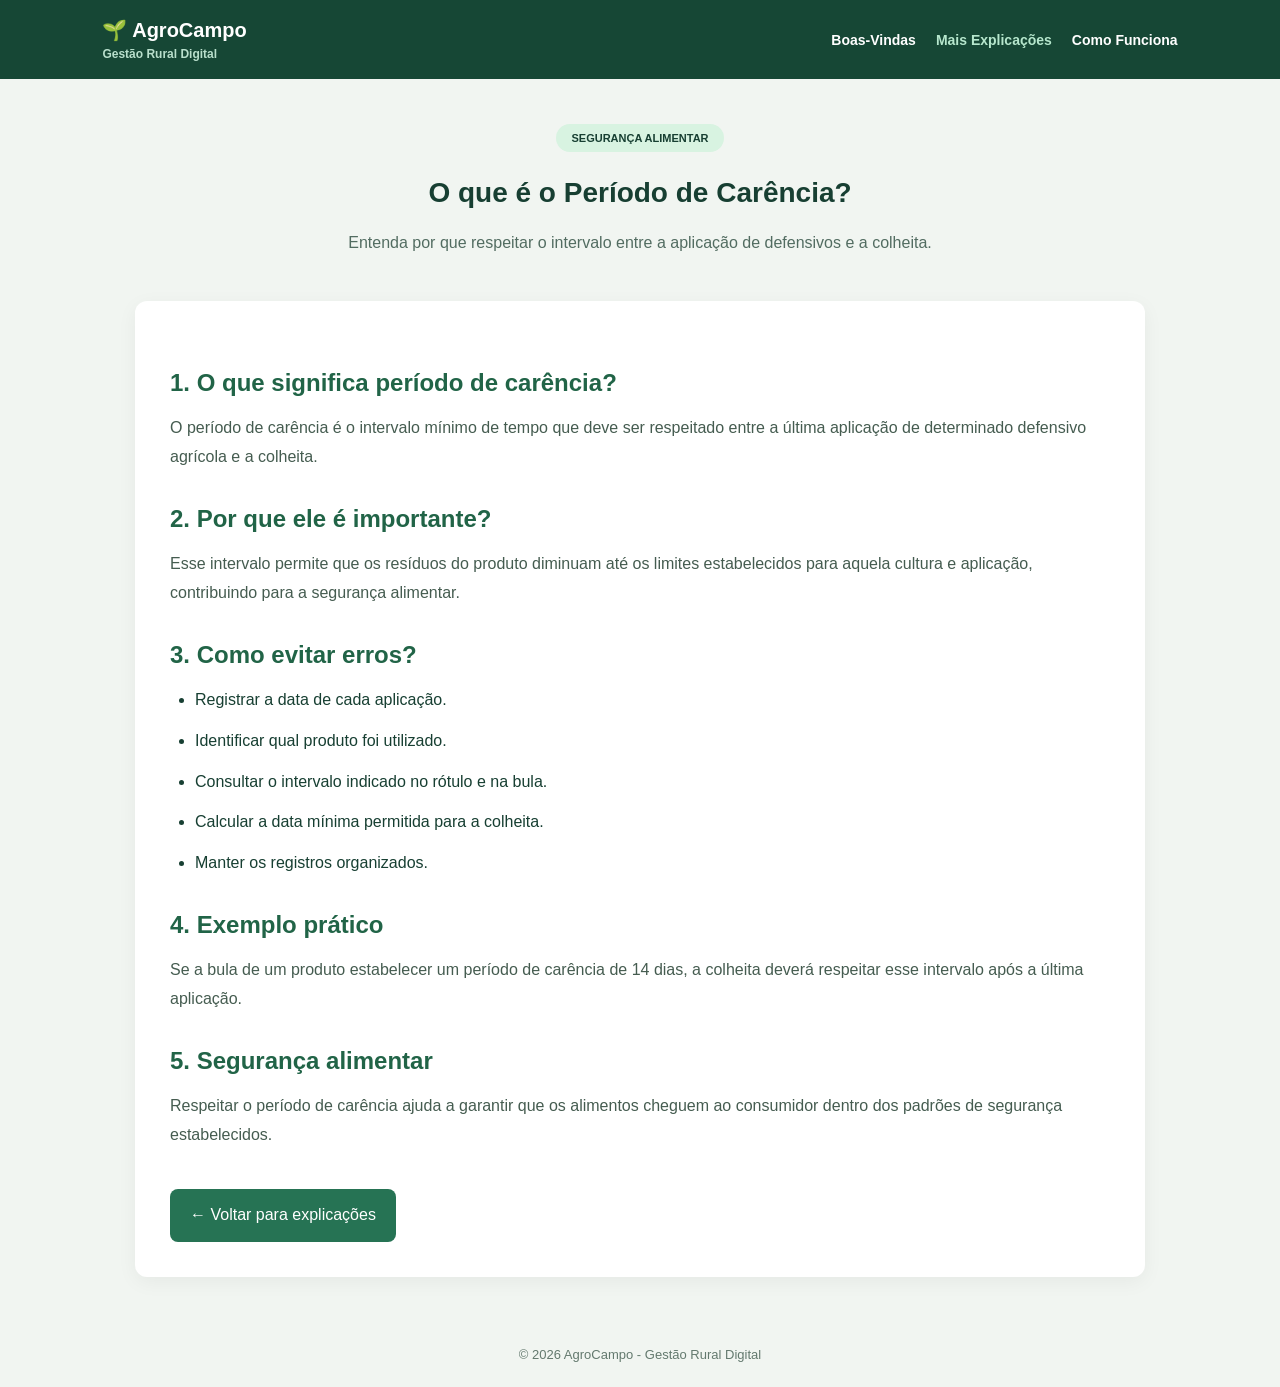
==== carencia.html @ e836bfcd "1" ====
<!DOCTYPE html>
<html lang="pt-BR">
<head>
    <meta charset="UTF-8">
    <meta name="viewport" content="width=device-width, initial-scale=1.0">
    <title>Período de Carência - AgroCampo</title>
    <link rel="stylesheet" href="style.css">
</head>
<body>

<header>
    <div class="logo">🌱 AgroCampo
        <small>Gestão Rural Digital</small>
    </div>
    <nav>
        <a href="index.html">Boas-Vindas</a>
        <a href="explicacoes.html" class="ativo">Mais Explicações</a>
        <a href="como-funciona.html">Como Funciona</a>
    </nav>
</header>

<main class="container">

    <div class="introducao">
        <span class="etiqueta">SEGURANÇA ALIMENTAR</span>
        <h1>O que é o Período de Carência?</h1>
        <p>Entenda por que respeitar o intervalo entre a aplicação de defensivos e a colheita.</p>
    </div>

    <section class="pagina-detalhe">

        <h2>1. O que significa período de carência?</h2>
        <p>
            O período de carência é o intervalo mínimo de tempo
            que deve ser respeitado entre a última aplicação de
            determinado defensivo agrícola e a colheita.
        </p>

        <h2>2. Por que ele é importante?</h2>
        <p>
            Esse intervalo permite que os resíduos do produto
            diminuam até os limites estabelecidos para aquela
            cultura e aplicação, contribuindo para a segurança alimentar.
        </p>

        <h2>3. Como evitar erros?</h2>
        <ul>
            <li>Registrar a data de cada aplicação.</li>
            <li>Identificar qual produto foi utilizado.</li>
            <li>Consultar o intervalo indicado no rótulo e na bula.</li>
            <li>Calcular a data mínima permitida para a colheita.</li>
            <li>Manter os registros organizados.</li>
        </ul>

        <h2>4. Exemplo prático</h2>
        <p>
            Se a bula de um produto estabelecer um período de
            carência de 14 dias, a colheita deverá respeitar
            esse intervalo após a última aplicação.
        </p>

        <h2>5. Segurança alimentar</h2>
        <p>
            Respeitar o período de carência ajuda a garantir
            que os alimentos cheguem ao consumidor dentro
            dos padrões de segurança estabelecidos.
        </p>

        <a href="explicacoes.html" class="voltar">← Voltar para explicações</a>

    </section>
</main>

<footer>© 2026 AgroCampo - Gestão Rural Digital</footer>
<script src="script.js"></script>
</body>
</html>
---- style.css ----
* {
    margin: 0;
    padding: 0;
    box-sizing: border-box;
}

body {
    font-family: Arial, sans-serif;
    background: #f1f5f1;
    color: #173f32;
}

header {
    background: #164735;
    color: white;
    padding: 18px 8%;
    display: flex;
    justify-content: space-between;
    align-items: center;
    flex-wrap: wrap;
    gap: 20px;
}

.logo {
    font-size: 20px;
    font-weight: bold;
}

.logo small {
    display: block;
    font-size: 12px;
    color: #b9dfcc;
    margin-top: 5px;
}

nav {
    display: flex;
    align-items: center;
    gap: 20px;
    flex-wrap: wrap;
}

nav a {
    color: white;
    text-decoration: none;
    font-size: 14px;
    font-weight: bold;
}

nav a:hover,
nav a.ativo {
    color: #b6e7cd;
}

nav .botao {
    background: #4bb88e;
    color: #103d2d;
    padding: 12px 18px;
    border-radius: 8px;
}

.container {
    max-width: 1050px;
    margin: 45px auto;
    padding: 0 20px;
}

.introducao {
    text-align: center;
    max-width: 650px;
    margin: 0 auto 45px;
}

.etiqueta {
    display: inline-block;
    background: #d8f3e1;
    padding: 8px 15px;
    border-radius: 20px;
    font-size: 11px;
    font-weight: bold;
    margin-bottom: 20px;
}

h1 {
    font-size: 28px;
    line-height: 1.5;
    margin-bottom: 15px;
}

.introducao p {
    color: #526c61;
    line-height: 1.7;
}

.cards {
    display: grid;
    grid-template-columns: repeat(3, 1fr);
    gap: 18px;
}

.card {
    background: white;
    border-radius: 12px;
    padding: 25px 22px;
    border-top: 5px solid #267354;
    box-shadow: 0 5px 20px #0000000d;
    text-decoration: none;
    color: inherit;
    transition: .3s;
    display: flex;
    flex-direction: column;
}

.card:hover {
    transform: translateY(-7px);
    box-shadow: 0 10px 25px #00000018;
}

.categoria {
    color: #267354;
    font-size: 11px;
    font-weight: bold;
    margin-bottom: 15px;
}

.card h2 {
    font-size: 18px;
    margin-bottom: 15px;
    line-height: 1.5;
}

.card p,
.card li {
    font-size: 13px;
    line-height: 1.6;
    color: #354e43;
}

.card ul {
    padding-left: 17px;
    margin-top: 15px;
}

.card li {
    margin-bottom: 10px;
}

.ler {
    color: #247451;
    font-weight: bold;
    font-size: 13px;
    margin-top: auto;
    padding-top: 20px;
}

.pagina-detalhe {
    background: white;
    padding: 35px;
    border-radius: 12px;
    box-shadow: 0 5px 20px #0000000d;
    line-height: 1.8;
}

.pagina-detalhe h2 {
    margin: 25px 0 10px;
    color: #216447;
}

.pagina-detalhe p {
    color: #455c50;
    margin-bottom: 15px;
}

.pagina-detalhe ul {
    padding-left: 25px;
}

.pagina-detalhe li {
    margin-bottom: 12px;
}

.voltar {
    display: inline-block;
    margin-top: 25px;
    background: #267354;
    color: white;
    text-decoration: none;
    padding: 12px 20px;
    border-radius: 8px;
}

footer {
    text-align: center;
    padding: 25px;
    color: #63796e;
    font-size: 13px;
}

@media (max-width: 800px) {
    .cards {
        grid-template-columns: 1fr;
    }

    header {
        justify-content: center;
    }

    nav {
        justify-content: center;
    }

    h1 {
        font-size: 23px;
    }

    .pagina-detalhe {
        padding: 22px;
    }
}
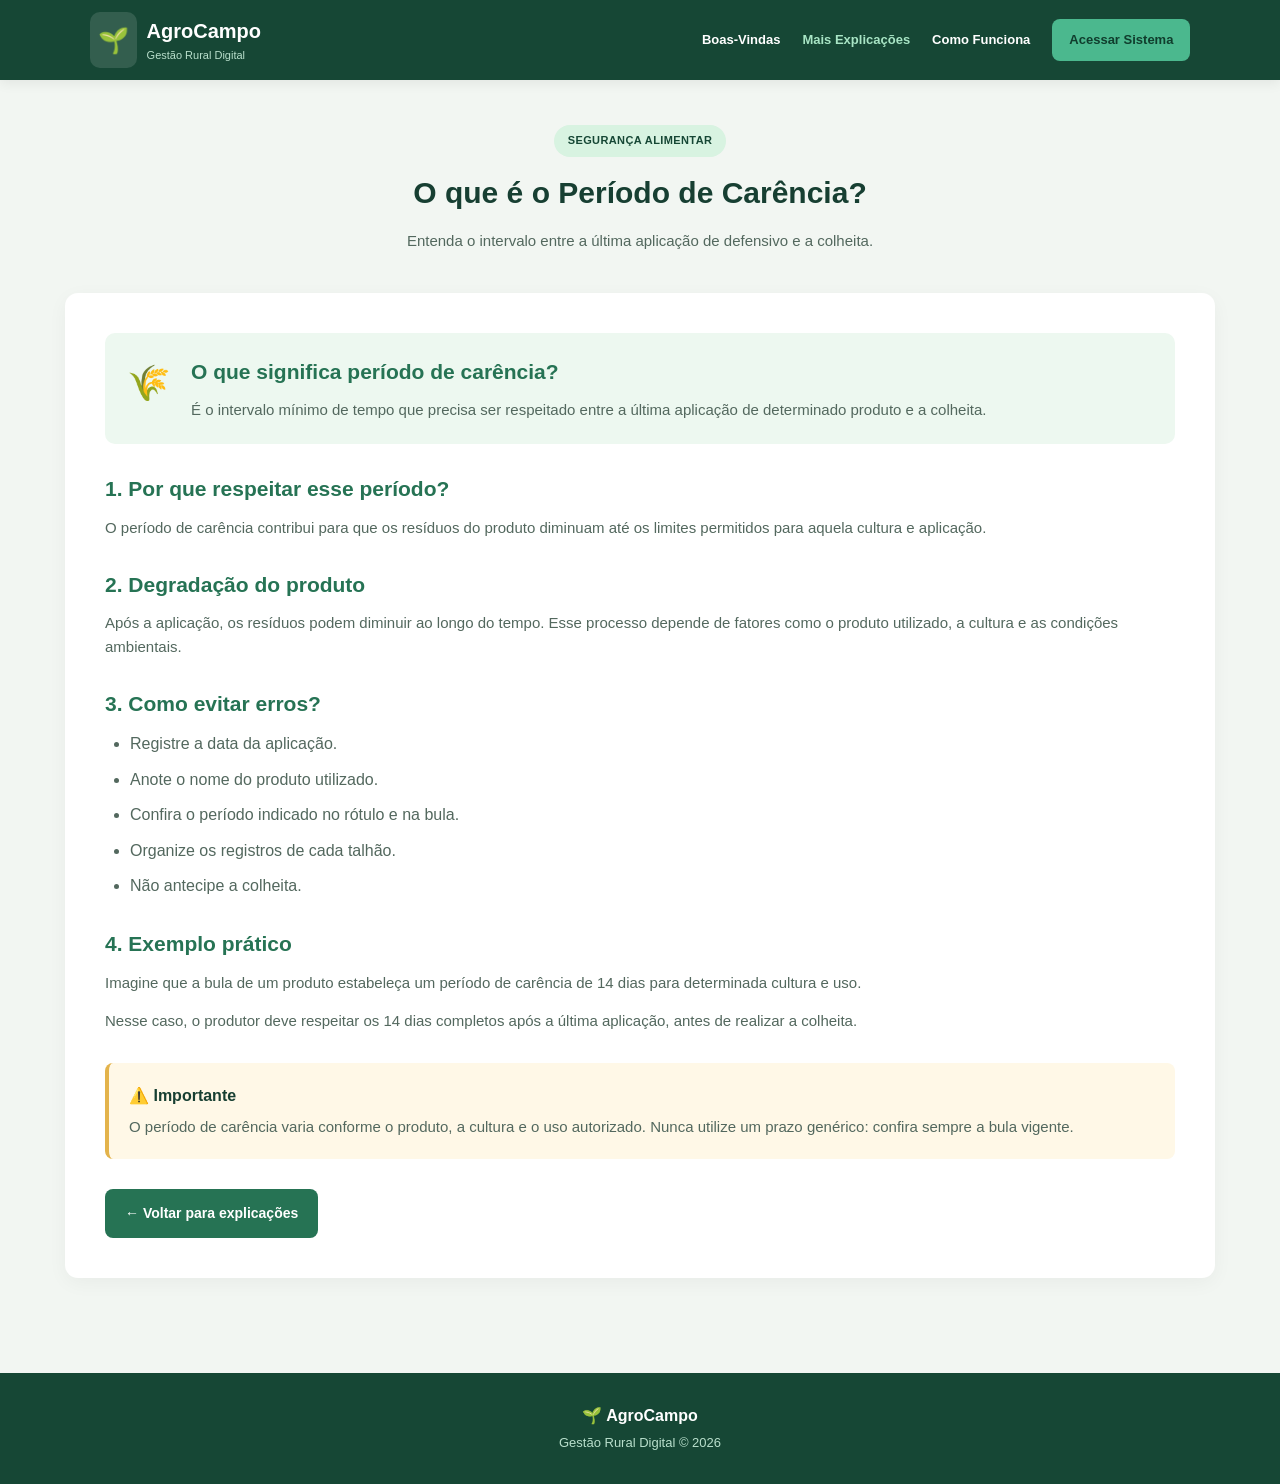
==== commit 7f233fc2: "1" ====
--- a/carencia.html
+++ b/carencia.html
@@ -4,75 +4,98 @@
 <head>
     <meta charset="UTF-8">
     <meta name="viewport" content="width=device-width, initial-scale=1.0">
-    <title>Período de Carência - AgroCampo</title>
+    <title>Período de Carência | AgroCampo</title>
     <link rel="stylesheet" href="style.css">
 </head>
 <body>
 
-<header>
-    <div class="logo">🌱 AgroCampo
-        <small>Gestão Rural Digital</small>
-    </div>
-    <nav>
+<header class="cabecalho">
+    <a href="index.html" class="logo">
+        <span>🌱</span>
+        <div><strong>AgroCampo</strong><small>Gestão Rural Digital</small></div>
+    </a>
+    <button class="menu-toggle" aria-label="Abrir menu">☰</button>
+    <nav class="menu">
         <a href="index.html">Boas-Vindas</a>
         <a href="explicacoes.html" class="ativo">Mais Explicações</a>
         <a href="como-funciona.html">Como Funciona</a>
+        <a href="sistema.html" class="botao-menu">Acessar Sistema</a>
     </nav>
 </header>
 
 <main class="container">
 
-    <div class="introducao">
+    <section class="titulo-secao">
         <span class="etiqueta">SEGURANÇA ALIMENTAR</span>
         <h1>O que é o Período de Carência?</h1>
-        <p>Entenda por que respeitar o intervalo entre a aplicação de defensivos e a colheita.</p>
-    </div>
+        <p>Entenda o intervalo entre a última aplicação de defensivo e a colheita.</p>
+    </section>
 
-    <section class="pagina-detalhe">
+    <article class="conteudo-pagina">
 
-        <h2>1. O que significa período de carência?</h2>
+        <div class="destaque-conteudo">
+            <span>🌾</span>
+            <div>
+                <h2>O que significa período de carência?</h2>
+                <p>
+                    É o intervalo mínimo de tempo que precisa
+                    ser respeitado entre a última aplicação
+                    de determinado produto e a colheita.
+                </p>
+            </div>
+        </div>
+
+        <h2>1. Por que respeitar esse período?</h2>
         <p>
-            O período de carência é o intervalo mínimo de tempo
-            que deve ser respeitado entre a última aplicação de
-            determinado defensivo agrícola e a colheita.
+            O período de carência contribui para que os resíduos
+            do produto diminuam até os limites permitidos
+            para aquela cultura e aplicação.
         </p>
 
-        <h2>2. Por que ele é importante?</h2>
+        <h2>2. Degradação do produto</h2>
         <p>
-            Esse intervalo permite que os resíduos do produto
-            diminuam até os limites estabelecidos para aquela
-            cultura e aplicação, contribuindo para a segurança alimentar.
+            Após a aplicação, os resíduos podem diminuir
+            ao longo do tempo. Esse processo depende de
+            fatores como o produto utilizado, a cultura
+            e as condições ambientais.
         </p>
 
         <h2>3. Como evitar erros?</h2>
         <ul>
-            <li>Registrar a data de cada aplicação.</li>
-            <li>Identificar qual produto foi utilizado.</li>
-            <li>Consultar o intervalo indicado no rótulo e na bula.</li>
-            <li>Calcular a data mínima permitida para a colheita.</li>
-            <li>Manter os registros organizados.</li>
+            <li>Registre a data da aplicação.</li>
+            <li>Anote o nome do produto utilizado.</li>
+            <li>Confira o período indicado no rótulo e na bula.</li>
+            <li>Organize os registros de cada talhão.</li>
+            <li>Não antecipe a colheita.</li>
         </ul>
 
         <h2>4. Exemplo prático</h2>
         <p>
-            Se a bula de um produto estabelecer um período de
-            carência de 14 dias, a colheita deverá respeitar
-            esse intervalo após a última aplicação.
+            Imagine que a bula de um produto estabeleça
+            um período de carência de 14 dias para determinada
+            cultura e uso.
+        </p>
+        <p>
+            Nesse caso, o produtor deve respeitar os 14 dias
+            completos após a última aplicação, antes de realizar
+            a colheita.
         </p>
 
-        <h2>5. Segurança alimentar</h2>
-        <p>
-            Respeitar o período de carência ajuda a garantir
-            que os alimentos cheguem ao consumidor dentro
-            dos padrões de segurança estabelecidos.
-        </p>
+        <div class="aviso">
+            <strong>⚠️ Importante</strong>
+            <p>
+                O período de carência varia conforme o produto,
+                a cultura e o uso autorizado. Nunca utilize
+                um prazo genérico: confira sempre a bula vigente.
+            </p>
+        </div>
 
-        <a href="explicacoes.html" class="voltar">← Voltar para explicações</a>
+        <a href="explicacoes.html" class="botao-voltar">← Voltar para explicações</a>
 
-    </section>
+    </article>
 </main>
 
-<footer>© 2026 AgroCampo - Gestão Rural Digital</footer>
+<footer><strong>🌱 AgroCampo</strong><p>Gestão Rural Digital © 2026</p></footer>
 <script src="script.js"></script>
 </body>
 </html>
--- a/style.css
+++ b/style.css
@@ -1,3 +1,7 @@
+
+/* =================================
+   CONFIGURAÇÕES GERAIS
+================================= */
 
 * {
     margin: 0;
@@ -5,216 +9,653 @@
     box-sizing: border-box;
 }
 
+:root {
+    --verde-escuro: #164735;
+    --verde: #267354;
+    --verde-claro: #d8f3e1;
+    --verde-destaque: #4bb88e;
+    --fundo: #f2f6f2;
+    --texto: #173f32;
+    --cinza: #53685e;
+    --branco: #ffffff;
+}
+
+html {
+    scroll-behavior: smooth;
+}
+
 body {
-    font-family: Arial, sans-serif;
-    background: #f1f5f1;
-    color: #173f32;
-}
-
-header {
-    background: #164735;
+    font-family: Arial, Helvetica, sans-serif;
+    background: var(--fundo);
+    color: var(--texto);
+    line-height: 1.6;
+}
+
+a {
+    color: inherit;
+}
+
+/* =================================
+   CABEÇALHO
+================================= */
+
+.cabecalho {
+    width: 100%;
+    min-height: 75px;
+    padding: 12px 7%;
+    background: var(--verde-escuro);
+    display: flex;
+    align-items: center;
+    justify-content: space-between;
+    gap: 20px;
+    position: sticky;
+    top: 0;
+    z-index: 100;
+    box-shadow: 0 3px 12px #00000012;
+}
+
+.logo {
+    display: flex;
+    align-items: center;
+    gap: 10px;
     color: white;
-    padding: 18px 8%;
-    display: flex;
-    justify-content: space-between;
-    align-items: center;
-    flex-wrap: wrap;
-    gap: 20px;
-}
-
-.logo {
+    text-decoration: none;
     font-size: 20px;
-    font-weight: bold;
+}
+
+.logo > span {
+    background: #ffffff20;
+    padding: 8px;
+    border-radius: 10px;
+    font-size: 25px;
 }
 
 .logo small {
     display: block;
-    font-size: 12px;
     color: #b9dfcc;
-    margin-top: 5px;
-}
-
-nav {
+    font-size: 11px;
+    font-weight: normal;
+}
+
+.menu {
     display: flex;
     align-items: center;
-    gap: 20px;
-    flex-wrap: wrap;
-}
-
-nav a {
+    gap: 22px;
+}
+
+.menu a {
     color: white;
     text-decoration: none;
+    font-size: 13px;
+    font-weight: bold;
+    transition: .3s;
+}
+
+.menu a:hover,
+.menu a.ativo {
+    color: #a8e5c5;
+}
+
+.menu .botao-menu {
+    background: var(--verde-destaque);
+    color: #103d2d;
+    padding: 11px 17px;
+    border-radius: 8px;
+}
+
+.menu-toggle {
+    display: none;
+    border: 0;
+    background: transparent;
+    color: white;
+    font-size: 26px;
+    cursor: pointer;
+}
+
+/* =================================
+   CONTEÚDO PRINCIPAL
+================================= */
+
+.container {
+    max-width: 1150px;
+    width: 90%;
+    margin: auto;
+    padding: 45px 0;
+}
+
+.hero {
+    min-height: 440px;
+    padding: 90px 20px;
+    background:
+        linear-gradient(120deg, #e2f4e8, #f5f8f4);
+    text-align: center;
+    display: flex;
+    align-items: center;
+    justify-content: center;
+    flex-direction: column;
+}
+
+.hero h1 {
+    font-size: 42px;
+    margin: 20px 0;
+}
+
+.hero h1 span {
+    color: var(--verde);
+}
+
+.hero p {
+    max-width: 650px;
+    color: var(--cinza);
+    font-size: 16px;
+}
+
+.hero-botoes {
+    display: flex;
+    gap: 15px;
+    margin-top: 30px;
+    flex-wrap: wrap;
+    justify-content: center;
+}
+
+.etiqueta {
+    display: inline-block;
+    background: var(--verde-claro);
+    color: var(--verde-escuro);
+    padding: 7px 14px;
+    border-radius: 25px;
+    font-size: 11px;
+    font-weight: bold;
+    letter-spacing: .4px;
+}
+
+.titulo-secao {
+    text-align: center;
+    max-width: 720px;
+    margin: 0 auto 40px;
+}
+
+.titulo-secao h1,
+.titulo-secao h2 {
+    font-size: 30px;
+    line-height: 1.4;
+    margin: 15px 0;
+}
+
+.titulo-secao p {
+    color: var(--cinza);
+    font-size: 15px;
+}
+
+/* =================================
+   BOTÕES
+================================= */
+
+.botao-principal,
+.botao-secundario,
+.botao-voltar {
+    display: inline-block;
+    text-decoration: none;
+    border: none;
+    cursor: pointer;
     font-size: 14px;
     font-weight: bold;
-}
-
-nav a:hover,
-nav a.ativo {
-    color: #b6e7cd;
-}
-
-nav .botao {
-    background: #4bb88e;
-    color: #103d2d;
-    padding: 12px 18px;
+    padding: 13px 20px;
     border-radius: 8px;
-}
-
-.container {
-    max-width: 1050px;
-    margin: 45px auto;
-    padding: 0 20px;
-}
-
-.introducao {
-    text-align: center;
-    max-width: 650px;
-    margin: 0 auto 45px;
-}
-
-.etiqueta {
-    display: inline-block;
-    background: #d8f3e1;
-    padding: 8px 15px;
-    border-radius: 20px;
-    font-size: 11px;
-    font-weight: bold;
-    margin-bottom: 20px;
-}
-
-h1 {
-    font-size: 28px;
-    line-height: 1.5;
-    margin-bottom: 15px;
-}
-
-.introducao p {
-    color: #526c61;
-    line-height: 1.7;
-}
-
-.cards {
+    transition: .3s;
+}
+
+.botao-principal {
+    background: var(--verde);
+    color: white;
+}
+
+.botao-principal:hover,
+.botao-voltar:hover {
+    background: var(--verde-escuro);
+    transform: translateY(-2px);
+}
+
+.botao-secundario {
+    background: white;
+    color: var(--verde);
+    border: 1px solid #cbded1;
+}
+
+.botao-secundario:hover {
+    background: var(--verde-claro);
+}
+
+.botao-voltar {
+    margin-top: 30px;
+    background: var(--verde);
+    color: white;
+}
+
+/* =================================
+   CARTÕES
+================================= */
+
+.secao {
+    padding-top: 60px;
+    padding-bottom: 60px;
+}
+
+.grade-tres {
     display: grid;
     grid-template-columns: repeat(3, 1fr);
-    gap: 18px;
-}
-
-.card {
+    gap: 20px;
+}
+
+.cartao {
     background: white;
     border-radius: 12px;
     padding: 25px 22px;
-    border-top: 5px solid #267354;
-    box-shadow: 0 5px 20px #0000000d;
+    border-top: 5px solid var(--verde);
+    box-shadow: 0 5px 20px #0000000b;
+}
+
+.cartao h2,
+.cartao h3 {
+    font-size: 19px;
+    line-height: 1.5;
+    margin: 12px 0;
+}
+
+.cartao p {
+    color: var(--cinza);
+    font-size: 14px;
+}
+
+.cartao ul {
+    padding-left: 18px;
+    margin-top: 15px;
+}
+
+.cartao li {
+    margin-bottom: 10px;
+    font-size: 13px;
+    line-height: 1.6;
+}
+
+.cartao-link {
+    display: flex;
+    flex-direction: column;
     text-decoration: none;
-    color: inherit;
-    transition: .3s;
-    display: flex;
-    flex-direction: column;
-}
-
-.card:hover {
-    transform: translateY(-7px);
-    box-shadow: 0 10px 25px #00000018;
+    color: var(--texto);
+    min-height: 100%;
+    transition: transform .3s, box-shadow .3s;
+}
+
+.cartao-link:hover {
+    transform: translateY(-6px);
+    box-shadow: 0 12px 25px #00000015;
 }
 
 .categoria {
-    color: #267354;
     font-size: 11px;
     font-weight: bold;
-    margin-bottom: 15px;
-}
-
-.card h2 {
-    font-size: 18px;
-    margin-bottom: 15px;
-    line-height: 1.5;
-}
-
-.card p,
-.card li {
+    color: var(--verde);
+}
+
+.ler-mais {
+    color: var(--verde);
     font-size: 13px;
-    line-height: 1.6;
-    color: #354e43;
-}
-
-.card ul {
-    padding-left: 17px;
-    margin-top: 15px;
-}
-
-.card li {
-    margin-bottom: 10px;
-}
-
-.ler {
-    color: #247451;
     font-weight: bold;
-    font-size: 13px;
     margin-top: auto;
     padding-top: 20px;
 }
 
-.pagina-detalhe {
+.icone {
+    font-size: 35px;
+    margin-bottom: 10px;
+}
+
+/* =================================
+   FAIXA VERDE
+================================= */
+
+.faixa-verde {
+    background: var(--verde-claro);
+    border: 1px solid #a5dfba;
+    border-radius: 12px;
+    padding: 30px;
+    margin: 40px 0;
+    display: flex;
+    align-items: center;
+    justify-content: space-between;
+    gap: 20px;
+}
+
+.faixa-verde h2 {
+    font-size: 20px;
+    margin-bottom: 8px;
+}
+
+.faixa-verde p {
+    color: var(--cinza);
+    font-size: 14px;
+}
+
+/* =================================
+   PÁGINAS INTERNAS
+================================= */
+
+.conteudo-pagina {
     background: white;
-    padding: 35px;
-    border-radius: 12px;
-    box-shadow: 0 5px 20px #0000000d;
-    line-height: 1.8;
-}
-
-.pagina-detalhe h2 {
-    margin: 25px 0 10px;
-    color: #216447;
-}
-
-.pagina-detalhe p {
-    color: #455c50;
+    border-radius: 13px;
+    padding: 40px;
+    box-shadow: 0 5px 20px #0000000b;
+}
+
+.conteudo-pagina h2 {
+    color: var(--verde);
+    font-size: 21px;
+    margin: 28px 0 10px;
+}
+
+.conteudo-pagina h2:first-child {
+    margin-top: 0;
+}
+
+.conteudo-pagina p {
+    color: var(--cinza);
+    margin-bottom: 14px;
+    font-size: 15px;
+}
+
+.conteudo-pagina ul {
+    padding-left: 25px;
+    color: var(--cinza);
+}
+
+.conteudo-pagina li {
+    margin-bottom: 10px;
+}
+
+.destaque-conteudo {
+    display: flex;
+    gap: 20px;
+    padding: 22px;
+    background: #edf8f0;
+    border-radius: 10px;
+    align-items: flex-start;
+}
+
+.destaque-conteudo > span {
+    font-size: 35px;
+}
+
+.destaque-conteudo h2 {
+    margin: 0 0 10px;
+}
+
+.destaque-conteudo p {
+    margin: 0;
+}
+
+.aviso {
+    margin-top: 30px;
+    padding: 20px;
+    background: #fff8e7;
+    border-left: 4px solid #e3b34b;
+    border-radius: 8px;
+}
+
+.aviso p {
+    margin-top: 7px;
+    margin-bottom: 0;
+}
+
+/* =================================
+   PASSOS
+================================= */
+
+.passo {
+    display: flex;
+    align-items: flex-start;
+    gap: 20px;
+    margin-bottom: 30px;
+}
+
+.passo > span {
+    background: var(--verde);
+    color: white;
+    min-width: 48px;
+    height: 48px;
+    display: grid;
+    place-items: center;
+    border-radius: 50%;
+    font-weight: bold;
+}
+
+.passo h2 {
+    margin: 0 0 8px;
+}
+
+.passo p {
+    margin: 0;
+}
+
+/* =================================
+   SISTEMA / FORMULÁRIO
+================================= */
+
+.painel {
+    max-width: 850px;
+    margin: auto;
+    background: white;
+    border-radius: 14px;
+    padding: 30px;
+    box-shadow: 0 5px 20px #0000000b;
+}
+
+.painel-topo {
+    display: flex;
+    justify-content: space-between;
+    align-items: center;
+    margin-bottom: 25px;
+}
+
+.painel-topo h2 {
+    font-size: 21px;
+}
+
+.painel-topo p {
+    color: var(--cinza);
+    font-size: 14px;
+}
+
+.icone-painel {
+    font-size: 40px;
+}
+
+.formulario {
+    display: flex;
+    flex-direction: column;
+    gap: 10px;
+}
+
+.formulario label {
+    font-size: 14px;
+    font-weight: bold;
+    margin-top: 10px;
+}
+
+.formulario input,
+.formulario select,
+.formulario textarea {
+    width: 100%;
+    padding: 13px;
+    border: 1px solid #d5e1d9;
+    border-radius: 8px;
+    font-family: inherit;
+    font-size: 14px;
+    background: white;
+}
+
+.formulario input:focus,
+.formulario select:focus,
+.formulario textarea:focus {
+    outline: 2px solid #8ccca7;
+    border-color: var(--verde);
+}
+
+.formulario button {
+    margin-top: 15px;
+}
+
+.registros {
+    border-top: 1px solid #e1eae3;
+    margin-top: 35px;
+    padding-top: 25px;
+}
+
+.registros h2 {
+    font-size: 20px;
     margin-bottom: 15px;
 }
 
-.pagina-detalhe ul {
-    padding-left: 25px;
-}
-
-.pagina-detalhe li {
+.texto-vazio {
+    color: #829087;
+    font-size: 14px;
+}
+
+.registro-item {
+    padding: 16px;
+    background: #f3f8f4;
+    border-radius: 9px;
     margin-bottom: 12px;
-}
-
-.voltar {
-    display: inline-block;
-    margin-top: 25px;
-    background: #267354;
+    border-left: 4px solid var(--verde);
+}
+
+.registro-item h3 {
+    font-size: 16px;
+    margin-bottom: 5px;
+}
+
+.registro-item p {
+    font-size: 13px;
+    color: var(--cinza);
+    margin-bottom: 5px;
+}
+
+.registro-item button {
+    border: 0;
+    background: #f8dddd;
+    color: #a22c2c;
+    padding: 7px 12px;
+    border-radius: 6px;
+    cursor: pointer;
+    margin-top: 8px;
+}
+
+/* =================================
+   RODAPÉ
+================================= */
+
+footer {
+    margin-top: 50px;
+    padding: 30px 15px;
+    background: var(--verde-escuro);
     color: white;
-    text-decoration: none;
-    padding: 12px 20px;
-    border-radius: 8px;
-}
-
-footer {
     text-align: center;
-    padding: 25px;
-    color: #63796e;
+}
+
+footer p {
+    color: #b9dfcc;
     font-size: 13px;
-}
-
-@media (max-width: 800px) {
-    .cards {
+    margin-top: 5px;
+}
+
+/* =================================
+   RESPONSIVIDADE
+================================= */
+
+@media (max-width: 850px) {
+
+    .cabecalho {
+        padding: 12px 5%;
+        flex-wrap: wrap;
+    }
+
+    .menu-toggle {
+        display: block;
+    }
+
+    .menu {
+        display: none;
+        width: 100%;
+        flex-direction: column;
+        align-items: stretch;
+        gap: 0;
+    }
+
+    .menu.aberto {
+        display: flex;
+    }
+
+    .menu a {
+        padding: 12px;
+        border-top: 1px solid #ffffff20;
+    }
+
+    .grade-tres {
         grid-template-columns: 1fr;
     }
 
-    header {
-        justify-content: center;
-    }
-
-    nav {
-        justify-content: center;
-    }
-
-    h1 {
-        font-size: 23px;
-    }
-
-    .pagina-detalhe {
+    .cartao {
+        min-height: auto;
+    }
+
+    .faixa-verde {
+        flex-direction: column;
+        align-items: flex-start;
+    }
+
+    .hero h1 {
+        font-size: 32px;
+    }
+
+    .titulo-secao h1,
+    .titulo-secao h2 {
+        font-size: 25px;
+    }
+}
+
+@media (max-width: 500px) {
+
+    .container {
+        width: 92%;
+        padding: 30px 0;
+    }
+
+    .hero {
+        padding: 65px 18px;
+    }
+
+    .hero h1 {
+        font-size: 28px;
+    }
+
+    .hero-botoes {
+        flex-direction: column;
+        width: 100%;
+    }
+
+    .hero-botoes a {
+        text-align: center;
+    }
+
+    .conteudo-pagina {
         padding: 22px;
     }
-}
+
+    .destaque-conteudo {
+        flex-direction: column;
+    }
+
+    .painel {
+        padding: 20px;
+    }
+}
